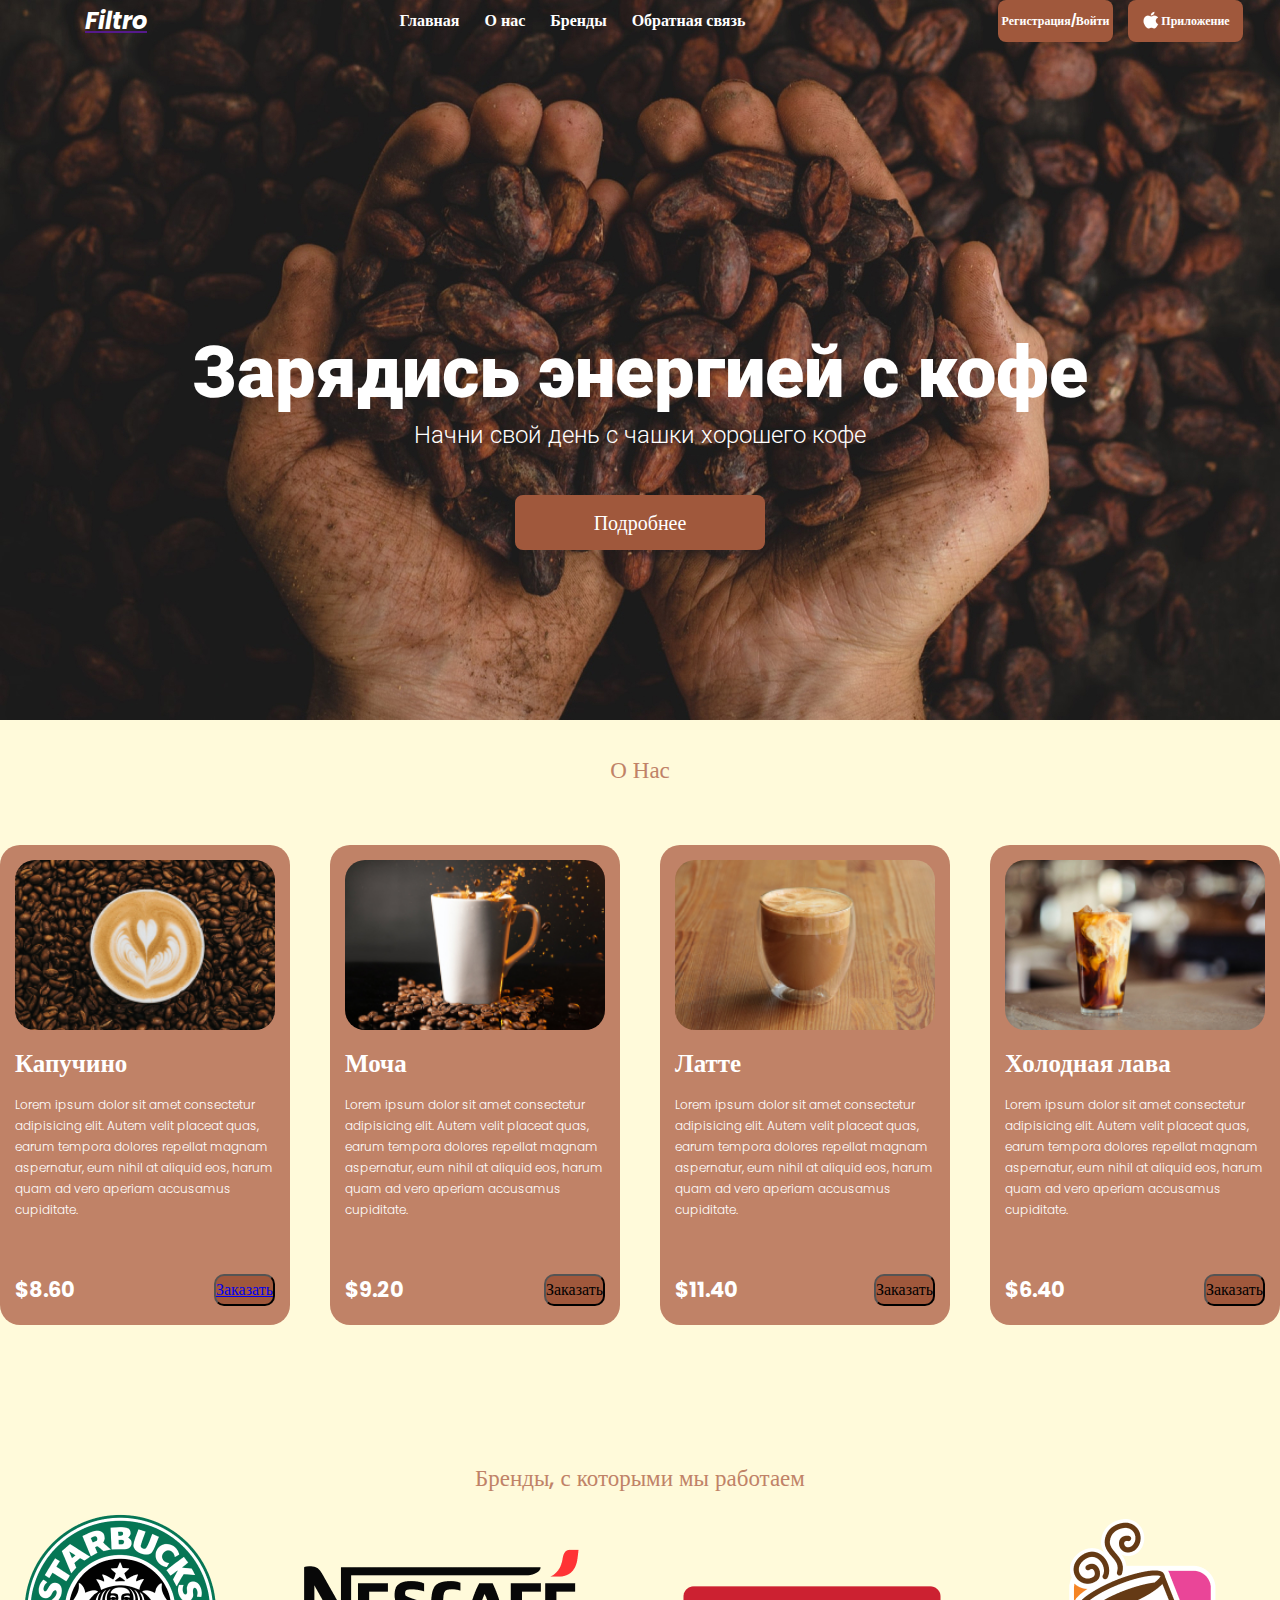
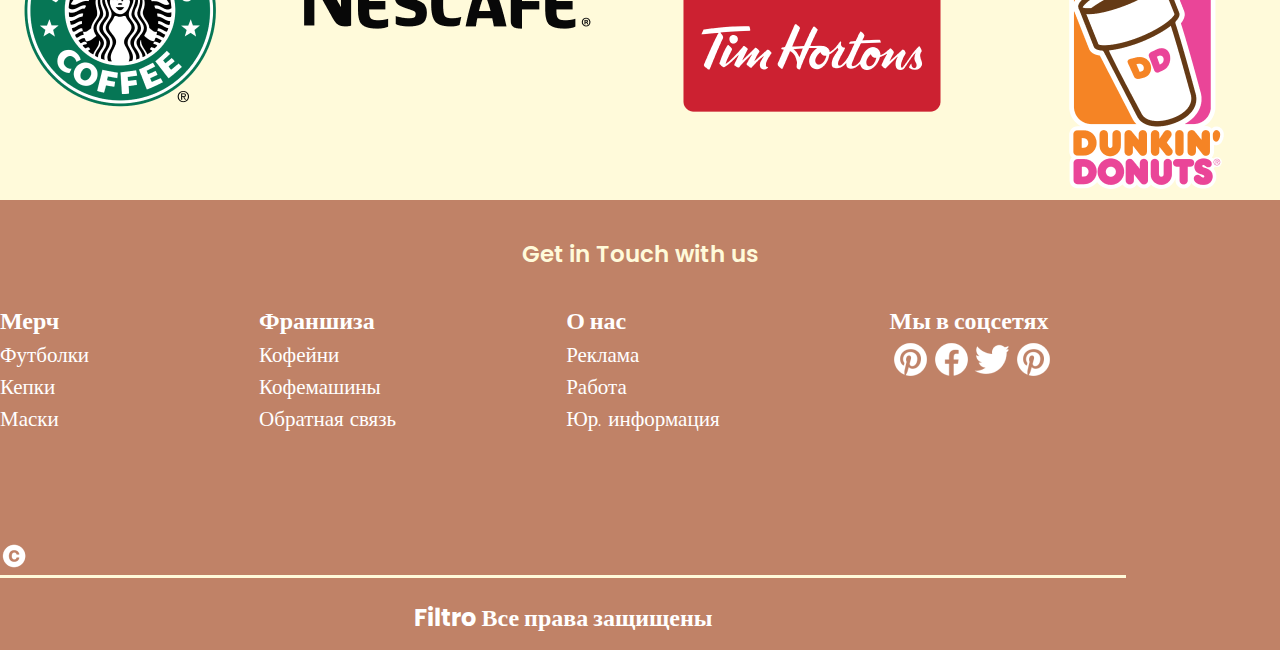
==== nav.html @ 0042a7ec "Add files via upload" ====
<!DOCTYPE html>
<html lang="en">

<head>
    <meta charset="UTF-8">
    <meta name="viewport" content="width=device-width, initial-scale=1.0">
    <title>Document</title>
    <link rel="stylesheet" href="css/style.css">
</head>

<body>
    <header>
        <div class="container main-container">
            <div class="header__inner">
                <a href=""><p class="header__logo">Filtro</p></a>
                <nav>
                    <ul>
                        <li><a href="">Главная</a></li>
                        <li><a href="">О нас</a></li>
                        <li><a href="">Бренды</a></li>
                        <li><a href="">Обратная связь</a></li>
                    </ul>
                </nav>
                <div class="header__buttons">
                    <div class="header__btnlogin">
                        <a href="">Регистрация/Войти</a>
                    </div>
                    <div class="header__btnlogin">
                        <img src="img/apple logo.png" alt="">
                        <a href="">Приложение</a>
                    </div>
                </div>
            </div>




            <p class="header__text">Зарядись энергией с кофе</p>
            <p class="header__title">Начни свой день с чашки хорошего кофе
            </p>
            <div class="header__btn-explore-us">
                <a href="nav.html">Подробнее</a>
            </div>


        </div>

    </header>
    <main>
        <section>
            <div class="container">
                <p class="main__title">О Нас</p>
                <div class="cards">
                    <div class="main__cappucino">
                        <img src="img/Coffee.jpg" alt="" class="img-capaccino">
                        <p class="cappacino__title">Капучино</p>
                        <p class="cappacino__text">Lorem ipsum dolor sit amet consectetur adipisicing elit. Autem velit
                            placeat quas, earum tempora
                            dolores repellat magnam aspernatur, eum nihil at aliquid eos, harum quam ad vero aperiam
                            accusamus cupiditate.</p>
                        <div class="price-btn">
                            <p class="price__cappacino">$8.60</p>
                            <button class="btn">
                                <a href="registration.html"><p>Заказать</p></a>
                            </button>

                        </div>
                    </div>
                    <div class="main__cappucino">
                        <img src="img/unsplash_F-6v14W67Ak.jpg" alt="" class="img-capaccino">
                        <p class="cappacino__title">Моча</p>
                        <p class="cappacino__text">Lorem ipsum dolor sit amet consectetur adipisicing elit. Autem velit
                            placeat quas, earum tempora
                            dolores repellat magnam aspernatur, eum nihil at aliquid eos, harum quam ad vero aperiam
                            accusamus cupiditate.</p>
                        <div class="price-btn">
                            <p class="price__cappacino">$9.20</p>
                            <button class="btn">
                                <p>Заказать</p>
                            </button>

                        </div>
                    </div>
                    <div class="main__cappucino">
                        <img src="img/unsplash_TvXpVcgi9nw.jpg" alt="" class="img-capaccino">
                        <p class="cappacino__title">Латте</p>
                        <p class="cappacino__text">Lorem ipsum dolor sit amet consectetur adipisicing elit. Autem velit
                            placeat quas, earum tempora
                            dolores repellat magnam aspernatur, eum nihil at aliquid eos, harum quam ad vero aperiam
                            accusamus cupiditate.</p>
                        <div class="price-btn">
                            <p>$11.40</p>
                            <button class="btn">
                                <p>Заказать</p>
                            </button>

                        </div>
                    </div>
                    <div class="main__cappucino">
                        <img src="img/unsplash_L-sm1B4L1Ns.jpg" alt="" class="img-capaccino">
                        <p class="cappacino__title">Холодная лава</p>
                        <p class="cappacino__text">Lorem ipsum dolor sit amet consectetur adipisicing elit. Autem velit
                            placeat quas, earum tempora
                            dolores repellat magnam aspernatur, eum nihil at aliquid eos, harum quam ad vero aperiam
                            accusamus cupiditate.</p>
                        <div class="price-btn">
                            <p>$6.40</p>
                            <button class="btn">
                                <p>Заказать</p>
                            </button>

                        </div>

                    </div>
                </div>
        </section>
        <section>
            <div class="container">
                <div>
                    <p class="title2">Бренды, с которыми мы работаем</p>
                    <div class="Brands">
                        <img class="starbucks" src="img/Stackbuks logo.png" alt="" class="Brands">
                        <img class="nescafe" src="img/Nescafe-Logo.png" alt="">
                        <img class="timhortins" src="img/Tim hortins.png" alt="">
                        <img class="dunkindonuts" src="img/Dunkin Donuts.png" alt="">
                    </div>
                </div>
            </div>
        </section>
    </main>
    <footer>
        <div class="container">
            <p class="footer--title">Get in Touch with us</p>
            <div class="footer-info__row">
                <div class="div1">
                <p class="footer--title1">Мерч</p>
                <div class="footer--text1">
                    <p>Футболки</p>
                    <p>Кепки</p>
                    <p>Маски</p>
                </div>
            </div>
            <div class="div1">
                <p class="footer--title1">Франшиза</p>
                <div class="footer--text1">
                    <p>Кофейни</p>
                    <p>Кофемашины</p>
                    <p>Обратная связь</p>
                </div>
            </div>
            <div>
                <p class="footer--title1">О нас</p>
                <div class="footer--text1">
                    <p>Реклама</p>
                    <p>Работа</p>
                    <p>Юр. информация</p>
                </div>
            </div>
            <div>
               <p class="footer--title1">Мы в соцсетях</p>
               <a href=""><img src="/img/pinterest.png" alt=""></a><a href=""><img src="/img/Fb.png" alt=""></a><a href=""><img src="/img/twitter.png" alt=""></a><a href=""><img src="/img/pinterest.png" alt=""></a> 
            </div>
            </div>
            <br class="line">
            <br>
            <div>
                <img src="/img/copyright.png" alt="">
                <p class="footer--copyright">Filtro Все права защищены</p>
            </div>
        </div>
        
    </footer>
</body>
</html>
---- css/style.css ----
@import url('https://fonts.googleapis.com/css2?family=Poppins:ital,wght@0,300;0,500;0,700;1,400&family=Roboto:wght@100;400;900&display=swap');
*{
    margin: 0;
    padding: 0;
}
/*
.header__logo {
    color: rgb(255, 255, 255);
    font-family: Poppins;
    font-size: 24px;
    font-weight: 700;
    line-height: 36px;
    letter-spacing: -4%;
    text-align: left;
    display: flex;
}

.header__contacts {
    color: rgb(239, 239, 245);
font-family: Poppins;
font-size: 16px;
font-weight: 600;
line-height: 24px;
letter-spacing: 0%;
text-align: left;
display: flex;
justify-content: center;
}

header {
    width: auto;
    height: auto;
    background: url(/img/Bg\ Image.jpg)
}

.header__text {
    color: rgb(255, 250, 218);
font-family: Roboto;
font-size: 72px;
font-weight: 900;
line-height: 84px;
letter-spacing: 0%;
text-align: center;
margin-top: 100px;
}

.button {
    border-radius: 8px;
    width: 100px;
    height: 50px;
background: rgb(160, 88, 60);
display: flex;
justify-content: right;
margin-bottom: 50px;
}

.header__title {
    color: rgb(204, 185, 177);
font-family: Roboto;
font-size: 24px;
font-weight: 300;
line-height: 28px;
letter-spacing: 0%;
text-align: center;
margin-top: 50px;
}

.button1 {
    border-radius: 18px;
background: linear-gradient(90.00deg, rgb(160, 88, 60),rgb(192, 130, 103) 100%);
}
*/

.container {
    width: 1280px;
    margin: 0 auto;
}

header .container {
    height: 720px;
    background-image: url(../img/Bg\ Image.jpg);
}

.header__inner {
    display: flex;
    justify-content: space-between;
    align-items: center; 
    margin-left: 85px;
    margin-right: 37px;
}

.header__logo {
    color: white;
    font-family: Poppins;
    font-size: 24px;
    font-weight: 700;
    font-style: italic;
    line-height: 36px;
    text-decoration: none;
}

nav ul {
    list-style: none;
    display: flex;
    gap: 25px;
}

nav a {
    text-decoration: none;
    color: white;
    font-family: Poppins;
    font-size: 16px;
    font-weight: 600;
    line-height: 24px;
}

.header__buttons {
    display: flex;
    gap: 15px;
}

.header__btnlogin {
    width: 115px;
    height: 42px;
    border-radius: 8px;
    background: rgb(160, 88, 60);
    display: flex;
    justify-content: center;
    align-items: center;
}

.header__btnlogin a {
    text-decoration: none;
    color: white;
    font-family: Poppins;
font-size: 12px;
font-weight: 700;
line-height: 18px;

}

.header__text {
    font-family: Roboto;
    font-size: 72px;
    font-weight: 900;
    line-height: 84px;
    text-align: center;
    color: white;
    margin-top: 289px;
    margin-bottom: 6px;
}

.header__title {
    font-family: Roboto;
font-size: 24px;
font-weight: 300;
line-height: 28px;
text-align: center;
color: white;
margin-top: 6px;
}

.header__btn-explore-us {
    text-decoration: none;
    color: white;
    font-family: Poppins;
font-size: 12px;
font-weight: 700;
line-height: 18px;
text-align: center;
justify-content: center;
display: flex;
border-radius: 8px;
background: rgb(160, 88, 60);
width: 250px;
height: 55px;
align-items: center;
margin: auto;
margin-top: 46px;

}

.header__btn-explore-us a {
    font-family: Poppins;
    font-size: 20px;
    font-weight: 500;
    line-height: 30px;
    text-align: center;
    color: white;
    text-decoration: none;
}

.main__title {
    text-align: center;
    font-family: Poppins;
font-size: 23px;
font-weight: 500;
line-height: 35px;
color: rgb(192, 130, 103);
margin-top: 33px;
margin-bottom: 57px;
}

main {
    background: rgb(255, 250, 218);
}

.main__cappucino {
  width: 260px;
  height: 450px;
  background-color: rgb(192, 130, 103);
  border-radius: 20px;
}

.img-capaccino {
    width: 260px;
    height: auto;
    border-radius: 20px;
}

.cappacino__title {
    color: white;
    font-family: Poppins;
font-size: 25px;
font-weight: 700;
line-height: 38px;
margin-top: 11px;
margin-bottom: 11px;
}

.cappacino__text {
    color: white;
    font-family: Poppins;
font-size: 12px;
font-weight: 300;
line-height: 21px;
margin-bottom: 54px;
}

.main__cappucino {
  padding: 15px;
}

.price-btn {
    color: rgb(255, 255, 255);
font-family: Poppins;
font-size: 21px;
font-weight: 700;
line-height: 32px;
letter-spacing: 0%;
display: flex;
justify-content: space-between;
}

.btn {
    text-align: right;
    font-family: Poppins;
font-size: 16px;
font-weight: 500;
line-height: 24px;
font-family: Poppins;
font-size: 16px;
font-weight: 500;
line-height: 24px;
border-radius: 10px;
background: rgb(160, 88, 60);
justify-content: right;
}

.price__cappacino {
    display: flex;
    justify-content: left;
}

.title2 {
    color: rgb(192, 130, 103);
font-family: Poppins;
font-size: 23px;
font-weight: 500;
line-height: 35px;
text-align: center;
margin-top: 68px;
padding-bottom: 12px;
padding-top: 68px;
}

.cards {
    display: flex;
    flex-wrap: wrap;
    gap: 40px;
}

header {
    background: rgb(255, 250, 218);
}

.Brands {
    display: flex;
    justify-content: space-around;
    gap: 43px;
}

body {
    background: rgb(255, 250, 218);
}

.footer--title {
    color: rgb(255, 250, 218);
font-family: Poppins;
font-size: 23px;
font-weight: 600;
text-align: center;
background-color: rgb(192, 130, 103);
padding-top: 37px;
margin-bottom: 32px;
}

footer {
    background: rgb(192, 130, 103);
}

.starbucks {
    width: 205px;
    height: 205px;
}

.nescafe {
    width: 291px;
    height: 163px;
}

.timhortins {
    width: 282px;
    height: 282px;
}

.dunkindonuts {
    width: 231px;
    height: 292px;
}

.footer--title1 {
    color: rgb(255, 255, 255);
font-family: Poppins;
font-size: 24px;
font-weight: 800;
line-height: 36px;
letter-spacing: 0%;
text-align: left;
}

.footer--text1 {
    color: rgb(255, 255, 255);
font-family: Poppins;
font-size: 21px;
font-weight: 200;
line-height: 32px;
letter-spacing: 0%;
text-align: left;
}

.footer-info__row {
    display: flex;
    gap: 170px;
    margin-bottom: 70px;
}

.line {
    color: white;
}

.footer--copyright {
    color: rgb(255, 255, 255);
font-family: Poppins;
font-size: 24px;
font-weight: 700;
line-height: 36px;
text-align: center;
padding-top: 22px;
border-top: 3px solid rgb(255, 250, 218);
width: 1126px;
padding-bottom: 14px;
}

.container1 {
    height: 720px;
}


/*nav page*/
.main-container{
    background-image: none;
    background-color:rgb(192, 130, 103);
}

.section-registration__inner {
    text-align: center;
}

.reg-form{
    width: 90%;
    margin: 0 auto;
    background-color: white;
    border-radius: 50px;
    box-shadow: rgba(0, 0, 0, 0.25) 0px 54px 55px, rgba(0, 0, 0, 0.12) 0px -12px 30px, rgba(0, 0, 0, 0.12) 0px 4px 6px, rgba(0, 0, 0, 0.17) 0px 12px 13px, rgba(0, 0, 0, 0.09) 0px -3px 5px;
}
form{
    max-width: 80%;
    width: auto;
    margin: 0 180px;
    display: flex;
    flex-direction: column;
    justify-content: start;
    align-items: start;
    font-size: 20px;
    padding-top: 10px;
    padding-bottom: 10px;
   
}

form input[type=text], input[type=email], input[type=password1], input[type=Password]{
    width: 150px;
    border-color: rgb(192, 130, 103);
    height: 40px;
    border-radius: 25px;
    font-size: 15px;
    padding-left: 10px;
    padding-right: 10px;
    margin-left: 10px;
}

@media screen and (max-width:978pz) {
.container{
    width: 378%;
}
header .container{
    background-image: none;
}
.header__inner{
    flex-direction: column;
}
}

.section-registration__inner {
    background-color: rgb(255, 250, 218);
}

.container10 {
    padding-top: 30px;

}

.reg--title {
    padding-bottom: 30px;
    color: rgb(192, 130, 103);
    font-family: Poppins;
    font-size: 32px;
    font-weight: 1000;
    line-height: 35px;
    text-align: center;
}

.reg--enter {
    padding-bottom: 30px;
    padding-top: 30px;
}

form button[type=submit]{
    width: 150px;
    height: 40px;
    border-radius: 25px;
    font-size: 15px;
    background-color: rgb(192, 130, 103);
    color: white;
    border: none;
    text-align: center;
    margin-left: 100px;
    margin-top: 10px;
}

form input[type=text]{
    margin-left: 145px;
}

input[type=email]{
    margin-left: 134px;
}

input[type=password1]{
    margin-left: 120px;
}
.header__logo:hover{
    transform: scale(50px);
    transition-duration: 1s;
}
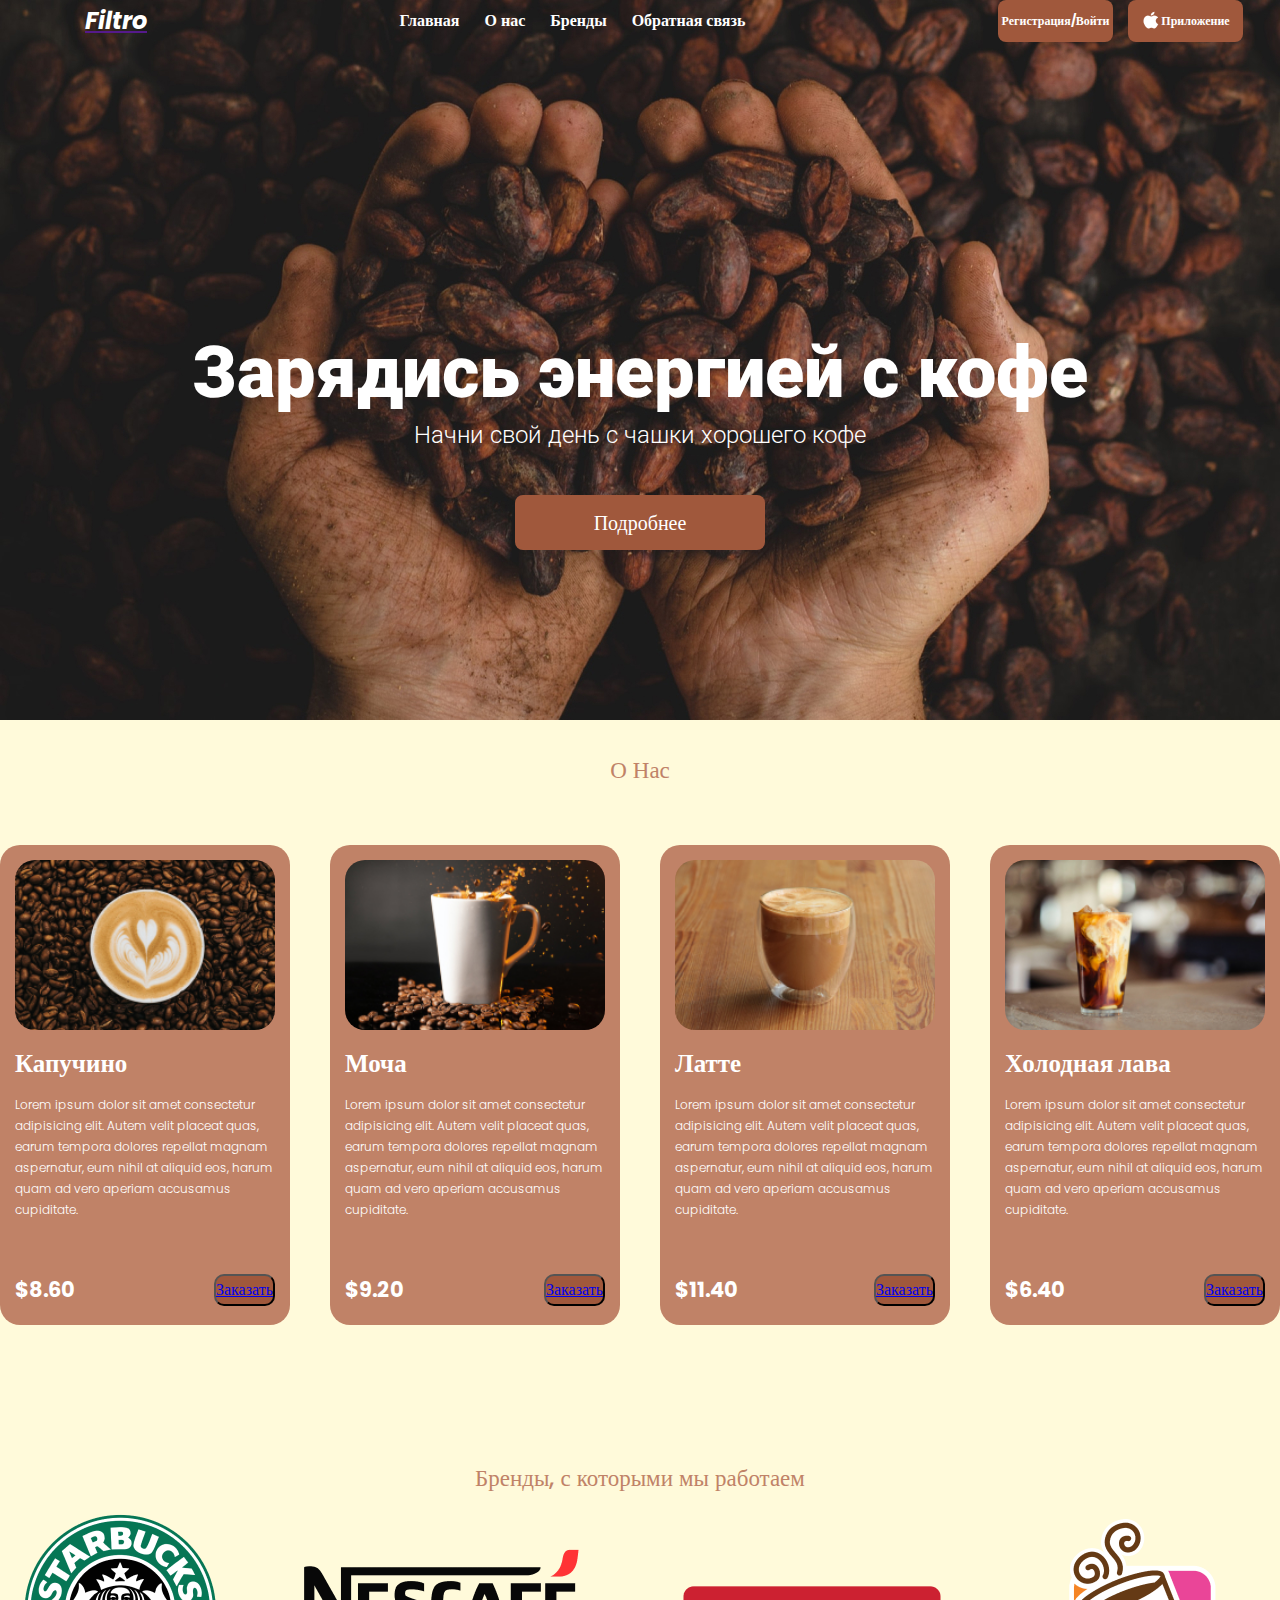
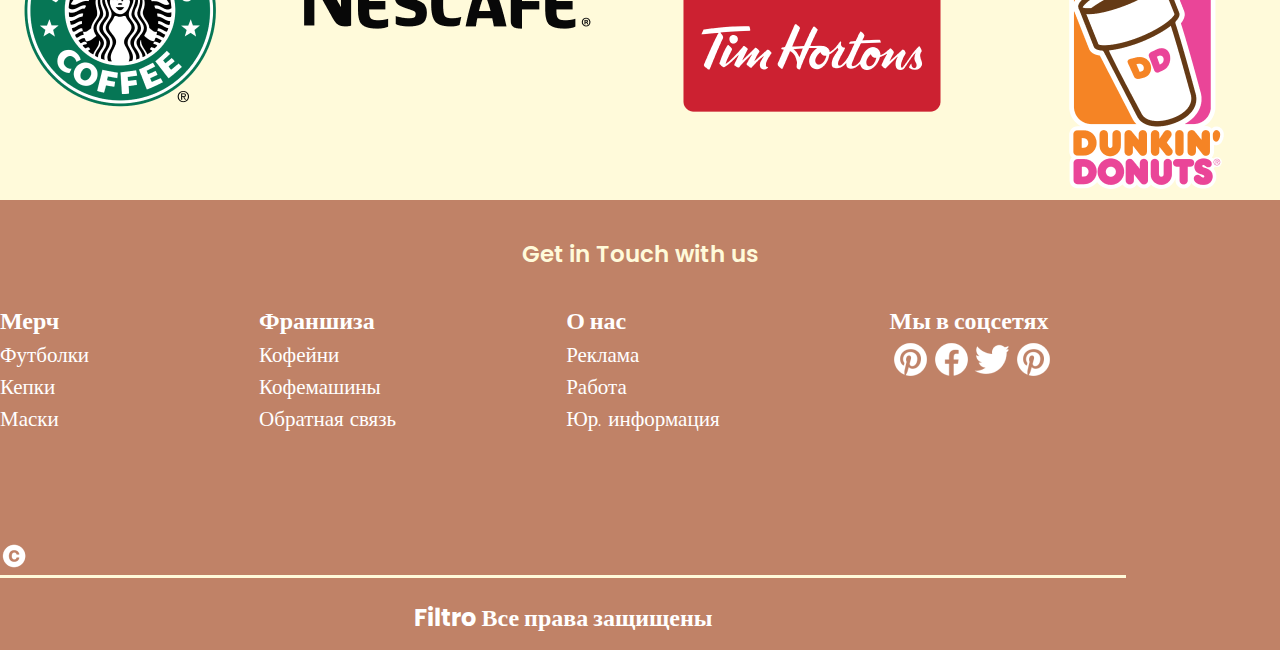
==== commit 7a21c1fc: "Update nav.html" ====
--- a/nav.html
+++ b/nav.html
@@ -15,19 +15,19 @@
                 <a href=""><p class="header__logo">Filtro</p></a>
                 <nav>
                     <ul>
-                        <li><a href="">Главная</a></li>
-                        <li><a href="">О нас</a></li>
+                        <li><a href="index.html">Главная</a></li>
+                        <li><a href="nav.html">О нас</a></li>
                         <li><a href="">Бренды</a></li>
-                        <li><a href="">Обратная связь</a></li>
+                        <li><a href="registration.html">Обратная связь</a></li>
                     </ul>
                 </nav>
                 <div class="header__buttons">
                     <div class="header__btnlogin">
-                        <a href="">Регистрация/Войти</a>
+                        <a href="registration.html">Регистрация/Войти</a>
                     </div>
                     <div class="header__btnlogin">
                         <img src="img/apple logo.png" alt="">
-                        <a href="">Приложение</a>
+                        <a href="registration.html">Приложение</a>
                     </div>
                 </div>
             </div>
@@ -76,7 +76,7 @@
                         <div class="price-btn">
                             <p class="price__cappacino">$9.20</p>
                             <button class="btn">
-                                <p>Заказать</p>
+                                <a href="registration.html"><p>Заказать</p></a>
                             </button>
 
                         </div>
@@ -91,7 +91,7 @@
                         <div class="price-btn">
                             <p>$11.40</p>
                             <button class="btn">
-                                <p>Заказать</p>
+                                <a href="registration.html"><p>Заказать</p></a>
                             </button>
 
                         </div>
@@ -106,7 +106,7 @@
                         <div class="price-btn">
                             <p>$6.40</p>
                             <button class="btn">
-                                <p>Заказать</p>
+                                <a href="registration.html"><p>Заказать</p></a>
                             </button>
 
                         </div>
--- a/css/style.css
+++ b/css/style.css
@@ -447,6 +447,9 @@
 
 .container10 {
     padding-top: 30px;
+    padding-left: 300px;
+    padding-right: 400px;
+
 
 }
 
@@ -492,4 +495,4 @@
 .header__logo:hover{
     transform: scale(50px);
     transition-duration: 1s;
-}+}
